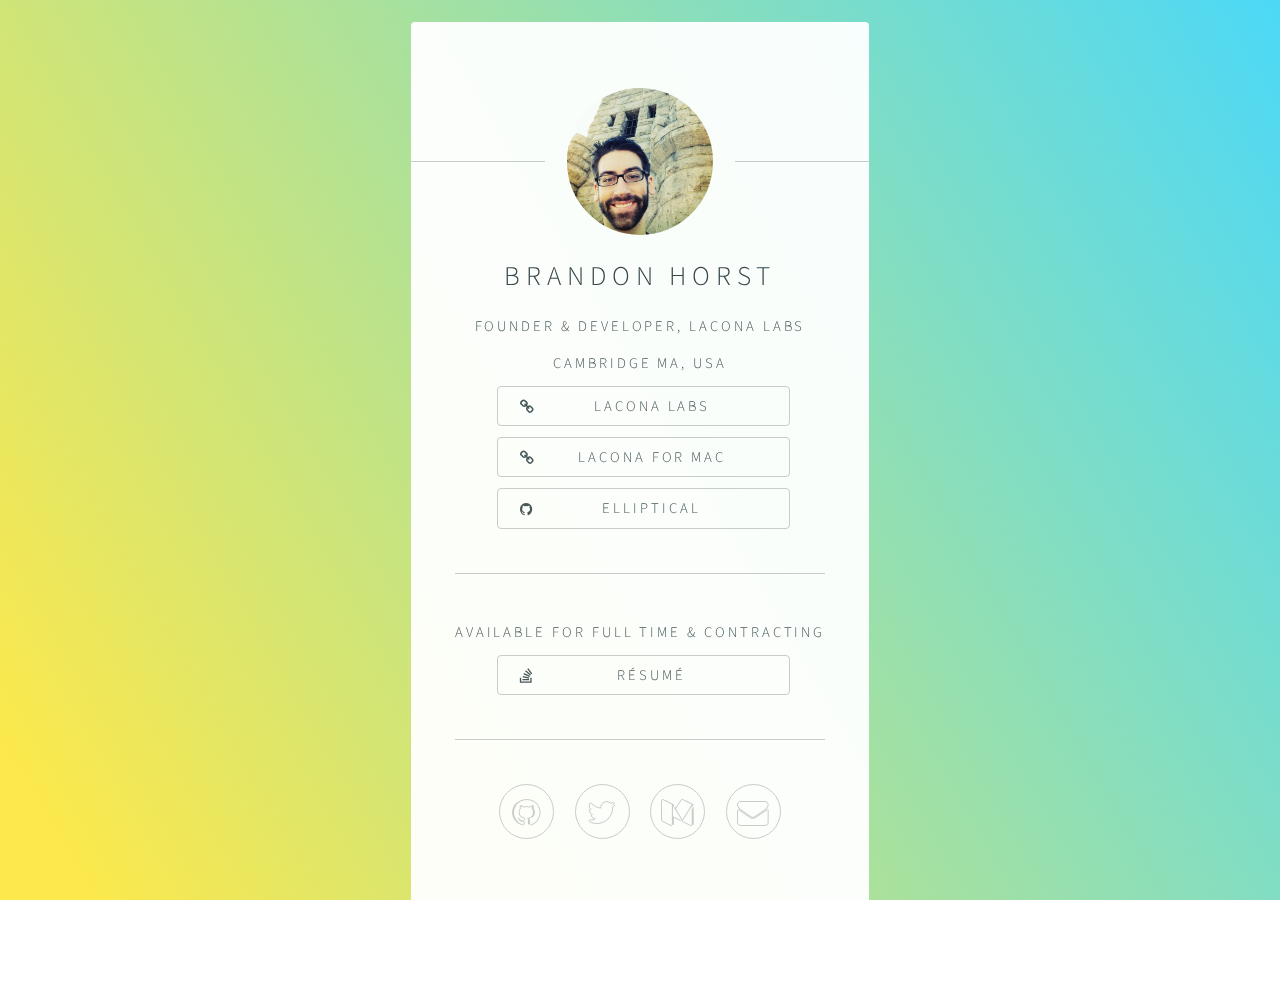
==== index.html @ a67287c8 "Initial commit" ====
<!DOCTYPE HTML>
<!--
	Identity by HTML5 UP
	html5up.net | @ajlkn
	Free for personal and commercial use under the CCA 3.0 license (html5up.net/license)
-->
<html>
	<head>
		<title>Brandon Horst - Founder &amp; Developer, Lacona Labs</title>
		<meta charset="utf-8" />
		<meta name="viewport" content="width=device-width, initial-scale=1" />
		<!--[if lte IE 8]><script src="assets/js/html5shiv.js"></script><![endif]-->
		<link rel="stylesheet" href="assets/css/main.css" />
		<!--[if lte IE 9]><link rel="stylesheet" href="assets/css/ie9.css" /><![endif]-->
		<!--[if lte IE 8]><link rel="stylesheet" href="assets/css/ie8.css" /><![endif]-->
		<noscript><link rel="stylesheet" href="assets/css/noscript.css" /></noscript>

    <meta property="og:title" content="Brandon Horst">
    <meta property="og:description" content="Brandon Horst - Founder &amp; Developer, Lacona Labs">
    <meta property="og:image" content="/images/avatar.jpg">
    <meta property="og:image:type" content="image/jpeg">
    <meta property="og:image:width" content="960">
    <meta property="og:image:height" content="960">

	</head>
	<body class="is-loading">

		<!-- Wrapper -->
			<div id="wrapper">

				<!-- Main -->
					<section id="main">
						<header>
							<span class="avatar"><img src="images/avatar.jpg" alt="" /></span>
							<h1>Brandon Horst</h1>
							<p>Founder &amp; Developer, Lacona Labs</p>
							<p>Cambridge MA, USA</p>
							<ul class="actions">
								<li><a target="_blank" href="https://www.laconalabs.com" class="button fa-link">Lacona Labs</a></li>
								<li><a target="_blank" href="https://www.lacona.io" class="button fa-link">Lacona for Mac</a></li>
								<li><a target="_blank" href="https://github.com/laconalabs/elliptical" class="button fa-github">Elliptical</a></li>
							</ul>
						</header>
						<hr />
						<!--<h2>Extra Stuff!</h2>
						<form method="post" action="#">
							<div class="field">
								<input type="text" name="name" id="name" placeholder="Name" />
							</div>
							<div class="field">
								<input type="email" name="email" id="email" placeholder="Email" />
							</div>
							<div class="field">
								<div class="select-wrapper">
									<select name="department" id="department">
										<option value="">Department</option>
										<option value="sales">Sales</option>
										<option value="tech">Tech Support</option>
										<option value="null">/dev/null</option>
									</select>
								</div>
							</div>
							<div class="field">
								<textarea name="message" id="message" placeholder="Message" rows="4"></textarea>
							</div>
							<div class="field">
								<input type="checkbox" id="human" name="human" /><label for="human">I'm a human</label>
							</div>
							<div class="field">
								<label>But are you a robot?</label>
								<input type="radio" id="robot_yes" name="robot" /><label for="robot_yes">Yes</label>
								<input type="radio" id="robot_no" name="robot" /><label for="robot_no">No</label>
							</div>-->
							<p>Available for Full Time &amp; Contracting</p>
							<ul class="actions">
								<li><a target="_blank" href="http://stackoverflow.com/story/brandonhorst" class="button fa-stack-overflow">Résumé</a></li>
							</ul>

						</form>
						<hr />
						<footer>
							<ul class="icons">
								<li><a class="icon fa-github" target="_blank" href="https://github.com/brandonhorst"></a></li>
								<li><a class="icon fa-twitter" target="_blank" href="https://twitter.com/brandonhorst"></a></li>
								<li><a class="icon fa-medium" target="_blank" href="https://medium.com/@brandonhorst"></a></li>
								<li><a class="icon fa-envelope" href="mailto:brandonhorst@gmail.com"></a></li>
							</ul>
						</footer>
					</section>

				<!-- Footer -->
					<footer id="footer">
						<ul class="copyright">
							<li>&copy; Brandon Horst</li><li>Design: <a href="http://html5up.net">HTML5 UP</a></li>
						</ul>
					</footer>

			</div>

		<!-- Scripts -->
			<!--[if lte IE 8]><script src="assets/js/respond.min.js"></script><![endif]-->
			<script>
				if ('addEventListener' in window) {
					window.addEventListener('load', function() { document.body.className = document.body.className.replace(/\bis-loading\b/, ''); });
					document.body.className += (navigator.userAgent.match(/(MSIE|rv:11\.0)/) ? ' is-ie' : '');
				}
			</script>

	</body>
</html>
---- assets/css/main.css ----
@charset "UTF-8";
@import url(font-awesome.min.css);
@import url("https://fonts.googleapis.com/css?family=Source+Sans+Pro:300");
/*
	Identity by HTML5 UP
	html5up.net | @ajlkn
	Free for personal and commercial use under the CCA 3.0 license (html5up.net/license)
*/
/* Reset */
html, body, div, span, applet, object, iframe, h1, h2, h3, h4, h5, h6, p, blockquote, pre, a, abbr, acronym, address, big, cite, code, del, dfn, em, img, ins, kbd, q, s, samp, small, strike, strong, sub, sup, tt, var, b, u, i, center, dl, dt, dd, ol, ul, li, fieldset, form, label, legend, table, caption, tbody, tfoot, thead, tr, th, td, article, aside, canvas, details, embed, figure, figcaption, footer, header, hgroup, menu, nav, output, ruby, section, summary, time, mark, audio, video {
  margin: 0;
  padding: 0;
  border: 0;
  font-size: 100%;
  font: inherit;
  vertical-align: baseline; }

article, aside, details, figcaption, figure, footer, header, hgroup, menu, nav, section {
  display: block; }

body {
  line-height: 1; }

ol, ul {
  list-style: none; }

blockquote, q {
  quotes: none; }

blockquote:before, blockquote:after, q:before, q:after {
  content: '';
  content: none; }

table {
  border-collapse: collapse;
  border-spacing: 0; }

body {
  -webkit-text-size-adjust: none; }

/* Box Model */
*, *:before, *:after {
  -moz-box-sizing: border-box;
  -webkit-box-sizing: border-box;
  box-sizing: border-box; }

/* Basic */
@media screen and (max-width: 480px) {
  html, body {
    min-width: 320px; } }
body.is-loading *, body.is-loading *:before, body.is-loading *:after {
  -moz-animation: none !important;
  -webkit-animation: none !important;
  -ms-animation: none !important;
  animation: none !important;
  -moz-transition: none !important;
  -webkit-transition: none !important;
  -ms-transition: none !important;
  transition: none !important; }

html {
  height: 100%; }

body {
  height: 100%;
  background-color: #ffffff;
  background-image: -moz-linear-gradient(60deg, rgba(251, 223, 0, 0.7) 5%, rgba(0, 200, 243, 0.7));
  background-image: -webkit-linear-gradient(60deg, rgba(251, 223, 0, 0.7) 5%, rgba(0, 200, 243, 0.7));
  background-image: -ms-linear-gradient(60deg, rgba(251, 223, 0, 0.7) 5%, rgba(0, 200, 243, 0.7));
  background-image: linear-gradient(60deg, rgba(251, 223, 0, 0.7) 5%, rgba(0, 200, 243, 0.7));
  background-repeat: no-repeat;
  background-size: cover;
  background-position: center center;
  background-attachment: fixed; }
  body:after {
    content: '';
    display: block;
    position: fixed;
    top: 0;
    left: 0;
    width: 100%;
    height: inherit;
    opacity: 0;
    z-index: 1;
    background-color: #ffffff;
    background-image: url("images/overlay.png"), -moz-linear-gradient(60deg, rgba(251, 223, 0, 0.5) 5%, rgba(0, 200, 243, 0.35));
    background-image: url("images/overlay.png"), -webkit-linear-gradient(60deg, rgba(251, 223, 0, 0.5) 5%, rgba(0, 200, 243, 0.35));
    background-image: url("images/overlay.png"), -ms-linear-gradient(60deg, rgba(251, 223, 0, 0.5) 5%, rgba(0, 200, 243, 0.35));
    background-image: url("images/overlay.png"), linear-gradient(60deg, rgba(251, 223, 0, 0.5) 5%, rgba(0, 200, 243, 0.35));
    background-repeat: repeat,			no-repeat;
    background-size: 100px 100px,	cover;
    background-position: top left,		center center;
    -moz-transition: opacity 1.75s ease-out;
    -webkit-transition: opacity 1.75s ease-out;
    -ms-transition: opacity 1.75s ease-out;
    transition: opacity 1.75s ease-out; }
  body.is-loading:after {
    opacity: 1; }

/* Type */
body, input, select, textarea {
  color: #414f57;
  font-family: "Source Sans Pro", Helvetica, sans-serif;
  font-size: 14pt;
  font-weight: 300;
  line-height: 2;
  letter-spacing: 0.2em;
  text-transform: uppercase; }
  @media screen and (max-width: 1680px) {
    body, input, select, textarea {
      font-size: 11pt; } }
  @media screen and (max-width: 480px) {
    body, input, select, textarea {
      font-size: 10pt;
      line-height: 1.75; } }

a {
  -moz-transition: color 0.2s ease, border-color 0.2s ease;
  -webkit-transition: color 0.2s ease, border-color 0.2s ease;
  -ms-transition: color 0.2s ease, border-color 0.2s ease;
  transition: color 0.2s ease, border-color 0.2s ease;
  color: inherit;
  text-decoration: none; }
  a:before {
    -moz-transition: color 0.2s ease, text-shadow 0.2s ease;
    -webkit-transition: color 0.2s ease, text-shadow 0.2s ease;
    -ms-transition: color 0.2s ease, text-shadow 0.2s ease;
    transition: color 0.2s ease, text-shadow 0.2s ease; }
  a:hover {
    color: #00C8F3; }

strong, b {
  color: #313f47; }

em, i {
  font-style: italic; }

p {
  margin: 0 0 0.525em 0; }

h1, h2, h3, h4, h5, h6 {
  color: #313f47;
  line-height: 1.5;
  margin: 0 0 0.75em 0; }
  h1 a, h2 a, h3 a, h4 a, h5 a, h6 a {
    color: inherit;
    text-decoration: none; }

h1 {
  font-size: 1.85em;
  letter-spacing: 0.22em;
  margin: 0 0 0.525em 0; }

h2 {
  font-size: 1.25em; }

h3 {
  font-size: 1em; }

h4 {
  font-size: 1em; }

h5 {
  font-size: 1em; }

h6 {
  font-size: 1em; }

@media screen and (max-width: 480px) {
  h1 {
    font-size: 1.65em; } }
sub {
  font-size: 0.8em;
  position: relative;
  top: 0.5em; }

sup {
  font-size: 0.8em;
  position: relative;
  top: -0.5em; }

hr {
  border: 0;
  border-bottom: solid 1px #c8cccf;
  margin: 3em 0; }

/* Form */
form {
  margin: 0 0 1.5em 0; }
  form > .field {
    margin: 0 0 1.5em 0; }
    form > .field > :last-child {
      margin-bottom: 0; }

label {
  color: #313f47;
  display: block;
  font-size: 0.9em;
  margin: 0 0 0.75em 0; }

input[type="text"],
input[type="password"],
input[type="email"],
input[type="tel"],
select,
textarea {
  -moz-appearance: none;
  -webkit-appearance: none;
  -ms-appearance: none;
  appearance: none;
  border-radius: 4px;
  border: solid 1px #c8cccf;
  color: inherit;
  display: block;
  outline: 0;
  padding: 0 1em;
  text-decoration: none;
  width: 100%; }
  input[type="text"]:invalid,
  input[type="password"]:invalid,
  input[type="email"]:invalid,
  input[type="tel"]:invalid,
  select:invalid,
  textarea:invalid {
    box-shadow: none; }
  input[type="text"]:focus,
  input[type="password"]:focus,
  input[type="email"]:focus,
  input[type="tel"]:focus,
  select:focus,
  textarea:focus {
    border-color: #00C8F3; }

.select-wrapper {
  text-decoration: none;
  display: block;
  position: relative; }
  .select-wrapper:before {
    content: "";
    -moz-osx-font-smoothing: grayscale;
    -webkit-font-smoothing: antialiased;
    font-family: FontAwesome;
    font-style: normal;
    font-weight: normal;
    text-transform: none !important; }
  .select-wrapper:before {
    color: #c8cccf;
    display: block;
    height: 2.75em;
    line-height: 2.75em;
    pointer-events: none;
    position: absolute;
    right: 0;
    text-align: center;
    top: 0;
    width: 2.75em; }
  .select-wrapper select::-ms-expand {
    display: none; }

input[type="text"],
input[type="password"],
input[type="email"],
select {
  height: 2.75em; }

textarea {
  padding: 0.75em 1em; }

input[type="checkbox"],
input[type="radio"] {
  -moz-appearance: none;
  -webkit-appearance: none;
  -ms-appearance: none;
  appearance: none;
  display: block;
  float: left;
  margin-right: -2em;
  opacity: 0;
  width: 1em;
  z-index: -1; }
  input[type="checkbox"] + label,
  input[type="radio"] + label {
    text-decoration: none;
    color: #414f57;
    cursor: pointer;
    display: inline-block;
    font-size: 1em;
    font-weight: 300;
    padding-left: 2.4em;
    padding-right: 0.75em;
    position: relative; }
    input[type="checkbox"] + label:before,
    input[type="radio"] + label:before {
      -moz-osx-font-smoothing: grayscale;
      -webkit-font-smoothing: antialiased;
      font-family: FontAwesome;
      font-style: normal;
      font-weight: normal;
      text-transform: none !important; }
    input[type="checkbox"] + label:before,
    input[type="radio"] + label:before {
      border-radius: 4px;
      border: solid 1px #c8cccf;
      content: '';
      display: inline-block;
      height: 1.65em;
      left: 0;
      line-height: 1.58125em;
      position: absolute;
      text-align: center;
      top: 0.15em;
      width: 1.65em; }
  input[type="checkbox"]:checked + label:before,
  input[type="radio"]:checked + label:before {
    color: #00C8F3;
    content: '\f00c'; }
  input[type="checkbox"]:focus + label:before,
  input[type="radio"]:focus + label:before {
    border-color: #00C8F3; }

input[type="checkbox"] + label:before {
  border-radius: 4px; }

input[type="radio"] + label:before {
  border-radius: 100%; }

::-webkit-input-placeholder {
  color: #616f77 !important;
  opacity: 1.0; }

:-moz-placeholder {
  color: #616f77 !important;
  opacity: 1.0; }

::-moz-placeholder {
  color: #616f77 !important;
  opacity: 1.0; }

:-ms-input-placeholder {
  color: #616f77 !important;
  opacity: 1.0; }

.formerize-placeholder {
  color: #616f77 !important;
  opacity: 1.0; }

/* Icon */
.icon {
  text-decoration: none;
  position: relative;
  border-bottom: none; }
  .icon:before {
    -moz-osx-font-smoothing: grayscale;
    -webkit-font-smoothing: antialiased;
    font-family: FontAwesome;
    font-style: normal;
    font-weight: normal;
    text-transform: none !important; }
  .icon > .label {
    display: none; }

.button {
  text-decoration: none; }
  .button:before {
    -moz-osx-font-smoothing: grayscale;
    -webkit-font-smoothing: antialiased;
    font-family: FontAwesome;
    font-style: normal;
    font-weight: normal;
    text-transform: none !important; }
  .button:before {
    float: left; }

/* List */
ol {
  list-style: decimal;
  margin: 0 0 1.5em 0;
  padding-left: 1.25em; }
  ol li {
    padding-left: 0.25em; }

ul {
  list-style: disc;
  margin: 0 0 1.5em 0;
  padding-left: 1em; }
  ul li {
    padding-left: 0.5em; }
  ul.alt {
    list-style: none;
    padding-left: 0; }
    ul.alt li {
      border-top: solid 1px #c8cccf;
      padding: 0.5em 0; }
      ul.alt li:first-child {
        border-top: 0;
        padding-top: 0; }
  ul.icons {
    cursor: default;
    list-style: none;
    padding-left: 0;
    margin-top: -0.675em; }
    ul.icons li {
      display: inline-block;
      padding: 0.675em 0.5em; }
      ul.icons li a {
        text-decoration: none;
        position: relative;
        display: block;
        width: 3.75em;
        height: 3.75em;
        border-radius: 100%;
        border: solid 1px #c8cccf;
        line-height: 3.75em;
        text-align: center;
        text-indent: 3.75em;
        white-space: nowrap; }
        ul.icons li a:before {
          -moz-osx-font-smoothing: grayscale;
          -webkit-font-smoothing: antialiased;
          font-family: FontAwesome;
          font-style: normal;
          font-weight: normal;
          text-transform: none !important; }
        ul.icons li a:before {
          color: #ffffff;
          text-shadow: 1.25px 0px 0px #c8cccf, -1.25px 0px 0px #c8cccf, 0px 1.25px 0px #c8cccf, 0px -1.25px 0px #c8cccf; }
        ul.icons li a:hover:before {
          text-shadow: 1.25px 0px 0px #00C8F3, -1.25px 0px 0px #00C8F3, 0px 1.25px 0px #00C8F3, 0px -1.25px 0px #00C8F3; }
        ul.icons li a:before {
          position: absolute;
          top: 0;
          left: 0;
          width: inherit;
          height: inherit;
          font-size: 1.85rem;
          line-height: inherit;
          text-align: center;
          text-indent: 0; }
        ul.icons li a:hover {
          border-color: #00C8F3; }
    @media screen and (max-width: 480px) {
      ul.icons li a:before {
        font-size: 1.5rem; } }
  ul.actions {
    cursor: default;
    list-style: none;
    padding-left: 0; }
    ul.actions li {
      display: block;
      padding-bottom: 0.75em;
      vertical-align: middle; }
      ul.actions li a {
        width: 20em; }
      ul.actions li:last-child {
        padding-bottom: 0; }

dl {
  margin: 0 0 1.5em 0; }
  dl dt {
    display: block;
    margin: 0 0 0.75em 0; }
  dl dd {
    margin-left: 1.5em; }

/* Button */
input[type="submit"],
input[type="reset"],
input[type="button"],
button,
.button {
  -moz-appearance: none;
  -webkit-appearance: none;
  -ms-appearance: none;
  appearance: none;
  -moz-transition: background-color 0.2s ease-in-out, border-color 0.2s ease-in-out, color 0.2s ease-in-out;
  -webkit-transition: background-color 0.2s ease-in-out, border-color 0.2s ease-in-out, color 0.2s ease-in-out;
  -ms-transition: background-color 0.2s ease-in-out, border-color 0.2s ease-in-out, color 0.2s ease-in-out;
  transition: background-color 0.2s ease-in-out, border-color 0.2s ease-in-out, color 0.2s ease-in-out;
  display: inline-block;
  height: 2.75em;
  line-height: 2.75em;
  padding: 0 1.5em;
  background-color: transparent;
  border-radius: 4px;
  border: solid 1px #c8cccf;
  color: #414f57 !important;
  cursor: pointer;
  text-align: center;
  text-decoration: none;
  white-space: nowrap; }
  input[type="submit"]:hover,
  input[type="reset"]:hover,
  input[type="button"]:hover,
  button:hover,
  .button:hover {
    border-color: #00C8F3;
    color: #00C8F3 !important; }
  input[type="submit"].icon,
  input[type="reset"].icon,
  input[type="button"].icon,
  button.icon,
  .button.icon {
    padding-left: 1.35em; }
    input[type="submit"].icon:before,
    input[type="reset"].icon:before,
    input[type="button"].icon:before,
    button.icon:before,
    .button.icon:before {
      margin-right: 0.5em; }
  input[type="submit"].fit,
  input[type="reset"].fit,
  input[type="button"].fit,
  button.fit,
  .button.fit {
    display: block;
    width: 100%;
    margin: 0 0 0.75em 0; }
  input[type="submit"].small,
  input[type="reset"].small,
  input[type="button"].small,
  button.small,
  .button.small {
    font-size: 0.8em; }
  input[type="submit"].big,
  input[type="reset"].big,
  input[type="button"].big,
  button.big,
  .button.big {
    font-size: 1.35em; }
  input[type="submit"].disabled, input[type="submit"]:disabled,
  input[type="reset"].disabled,
  input[type="reset"]:disabled,
  input[type="button"].disabled,
  input[type="button"]:disabled,
  button.disabled,
  button:disabled,
  .button.disabled,
  .button:disabled {
    -moz-pointer-events: none;
    -webkit-pointer-events: none;
    -ms-pointer-events: none;
    pointer-events: none;
    opacity: 0.5; }

/* Main */
#main {
  position: relative;
  max-width: 100%;
  min-width: 27em;
  padding: 4.5em 3em 3em 3em ;
  background: #ffffff;
  border-radius: 4px;
  cursor: default;
  opacity: 0.95;
  text-align: center;
  -moz-transform-origin: 50% 50%;
  -webkit-transform-origin: 50% 50%;
  -ms-transform-origin: 50% 50%;
  transform-origin: 50% 50%;
  -moz-transform: rotateX(0deg);
  -webkit-transform: rotateX(0deg);
  -ms-transform: rotateX(0deg);
  transform: rotateX(0deg);
  -moz-transition: opacity 1s ease, -moz-transform 1s ease;
  -webkit-transition: opacity 1s ease, -webkit-transform 1s ease;
  -ms-transition: opacity 1s ease, -ms-transform 1s ease;
  transition: opacity 1s ease, transform 1s ease; }
  #main .avatar {
    position: relative;
    display: block;
    margin-bottom: 1.5em; }
    #main .avatar img {
      display: block;
      margin: 0 auto;
      border-radius: 100%;
      width: 10em;
      height: 10em;
      box-shadow: 0 0 0 1.5em #ffffff; }
    #main .avatar:before {
      content: '';
      display: block;
      position: absolute;
      top: 50%;
      left: -3em;
      width: calc(100% + 6em);
      height: 1px;
      z-index: -1;
      background: #c8cccf; }
  @media screen and (max-width: 480px) {
    #main {
      min-width: 0;
      width: 100%;
      padding: 4em 2em 2.5em 2em ; }
      #main .avatar:before {
        left: -2em;
        width: calc(100% + 4em); } }
  body.is-loading #main {
    opacity: 0;
    -moz-transform: rotateX(15deg);
    -webkit-transform: rotateX(15deg);
    -ms-transform: rotateX(15deg);
    transform: rotateX(15deg); }

/* Footer */
#footer {
  -moz-align-self: -moz-flex-end;
  -webkit-align-self: -webkit-flex-end;
  -ms-align-self: -ms-flex-end;
  align-self: flex-end;
  width: 100%;
  padding: 1.5em 0 0 0;
  color: white;
  cursor: default;
  text-align: center; }
  #footer .copyright {
    margin: 0;
    padding: 0;
    font-size: 0.9em;
    list-style: none; }
    #footer .copyright li {
      display: inline-block;
      margin: 0 0 0 0.45em;
      padding: 0 0 0 0.85em;
      border-left: solid 1px rgba(255, 255, 255, 0.5);
      line-height: 1; }
      #footer .copyright li:first-child {
        border-left: 0; }

/* Wrapper */
#wrapper {
  display: -moz-flex;
  display: -webkit-flex;
  display: -ms-flex;
  display: flex;
  -moz-align-items: center;
  -webkit-align-items: center;
  -ms-align-items: center;
  align-items: center;
  -moz-justify-content: space-between;
  -webkit-justify-content: space-between;
  -ms-justify-content: space-between;
  justify-content: space-between;
  -moz-flex-direction: column;
  -webkit-flex-direction: column;
  -ms-flex-direction: column;
  flex-direction: column;
  -moz-perspective: 1000px;
  -webkit-perspective: 1000px;
  -ms-perspective: 1000px;
  perspective: 1000px;
  position: relative;
  min-height: 100%;
  padding: 1.5em;
  z-index: 2; }
  #wrapper > * {
    z-index: 1; }
  #wrapper:before {
    content: '';
    display: block; }
  @media screen and (max-width: 360px) {
    #wrapper {
      padding: 0.75em; } }
  body.is-ie #wrapper {
    height: 100%; }
---- assets/css/ie9.css ----
/*
	Identity by HTML5 UP
	html5up.net | @ajlkn
	Free for personal and commercial use under the CCA 3.0 license (html5up.net/license)
*/
/* Basic */
body {
  background-image: url("../../images/bg.jpg");
  background-repeat: no-repeat;
  background-size: cover;
  background-position: bottom center;
  background-attachment: fixed; }
  body:after {
    display: none; }

/* List */
ul.icons li a:before {
  color: #c8cccf; }
ul.icons li a:hover:before {
  color: #00C8F3; }

/* Wrapper */
#wrapper {
  text-align: center; }

/* Main */
#main {
  display: inline-block; }
---- assets/css/ie8.css ----
/*
	Identity by HTML5 UP
	html5up.net | @ajlkn
	Free for personal and commercial use under the CCA 3.0 license (html5up.net/license)
*/
/* List */
ul.icons li a {
  -ms-behavior: url("assets/js/PIE.htc"); }
  ul.icons li a:before {
    text-align: center;
    font-size: 26px; }

/* Main */
#main {
  -ms-behavior: url("assets/js/PIE.htc"); }
  #main .avatar img {
    -ms-behavior: url("assets/js/PIE.htc"); }

/* Footer */
#footer {
  color: #fff; }
  #footer .copyright li {
    border-left: solid 1px #fff; }
---- assets/css/noscript.css ----
/*
	Identity by HTML5 UP
	html5up.net | @ajlkn
	Free for personal and commercial use under the CCA 3.0 license (html5up.net/license)
*/
/* Basic */
body:after {
  display: none; }

/* Main */
#main {
  -moz-transform: none !important;
  -webkit-transform: none !important;
  -ms-transform: none !important;
  transform: none !important;
  opacity: 1 !important; }
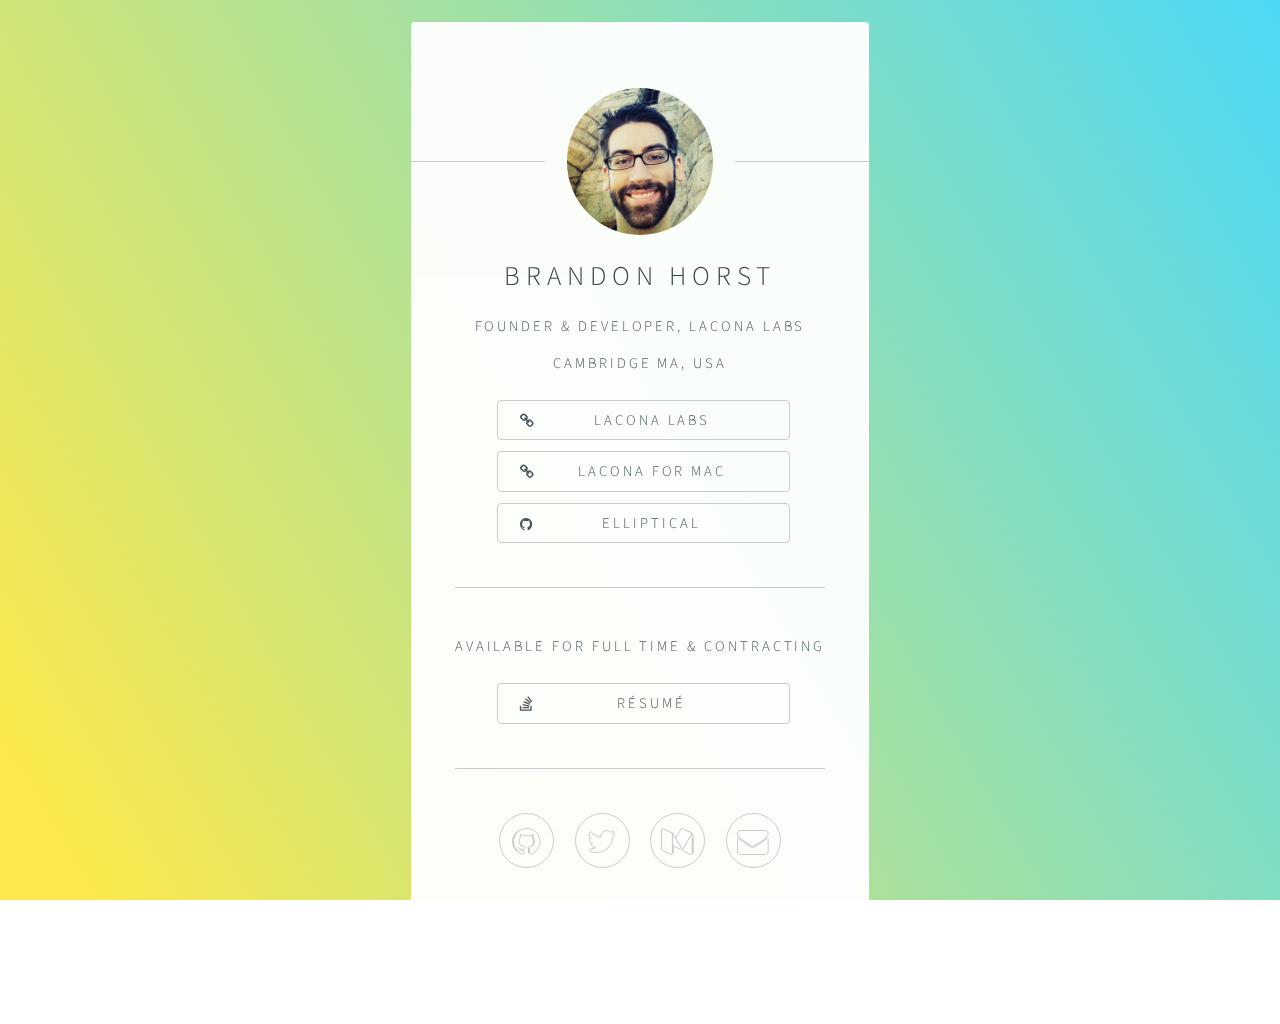
==== commit 12dcb306: "Fix profile pic, add favicons" ====
--- a/index.html
+++ b/index.html
@@ -15,12 +15,16 @@
 		<!--[if lte IE 8]><link rel="stylesheet" href="assets/css/ie8.css" /><![endif]-->
 		<noscript><link rel="stylesheet" href="assets/css/noscript.css" /></noscript>
 
+		<link rel="icon" type="image/png" sizes="96x96" href="/images/favicon-96x96.png">
+		<link rel="icon" type="image/png" sizes="32x32" href="/images/favicon-32x32.png">
+		<link rel="icon" type="image/png" sizes="16x16" href="/images/favicon-16x16.png">
+
     <meta property="og:title" content="Brandon Horst">
     <meta property="og:description" content="Brandon Horst - Founder &amp; Developer, Lacona Labs">
     <meta property="og:image" content="/images/avatar.jpg">
     <meta property="og:image:type" content="image/jpeg">
-    <meta property="og:image:width" content="960">
-    <meta property="og:image:height" content="960">
+    <meta property="og:image:width" content="720">
+    <meta property="og:image:height" content="720">
 
 	</head>
 	<body class="is-loading">
--- a/assets/css/main.css
+++ b/assets/css/main.css
@@ -444,7 +444,8 @@
   ul.actions {
     cursor: default;
     list-style: none;
-    padding-left: 0; }
+    padding-left: 0;
+    margin-top: 1.5em; }
     ul.actions li {
       display: block;
       padding-bottom: 0.75em;
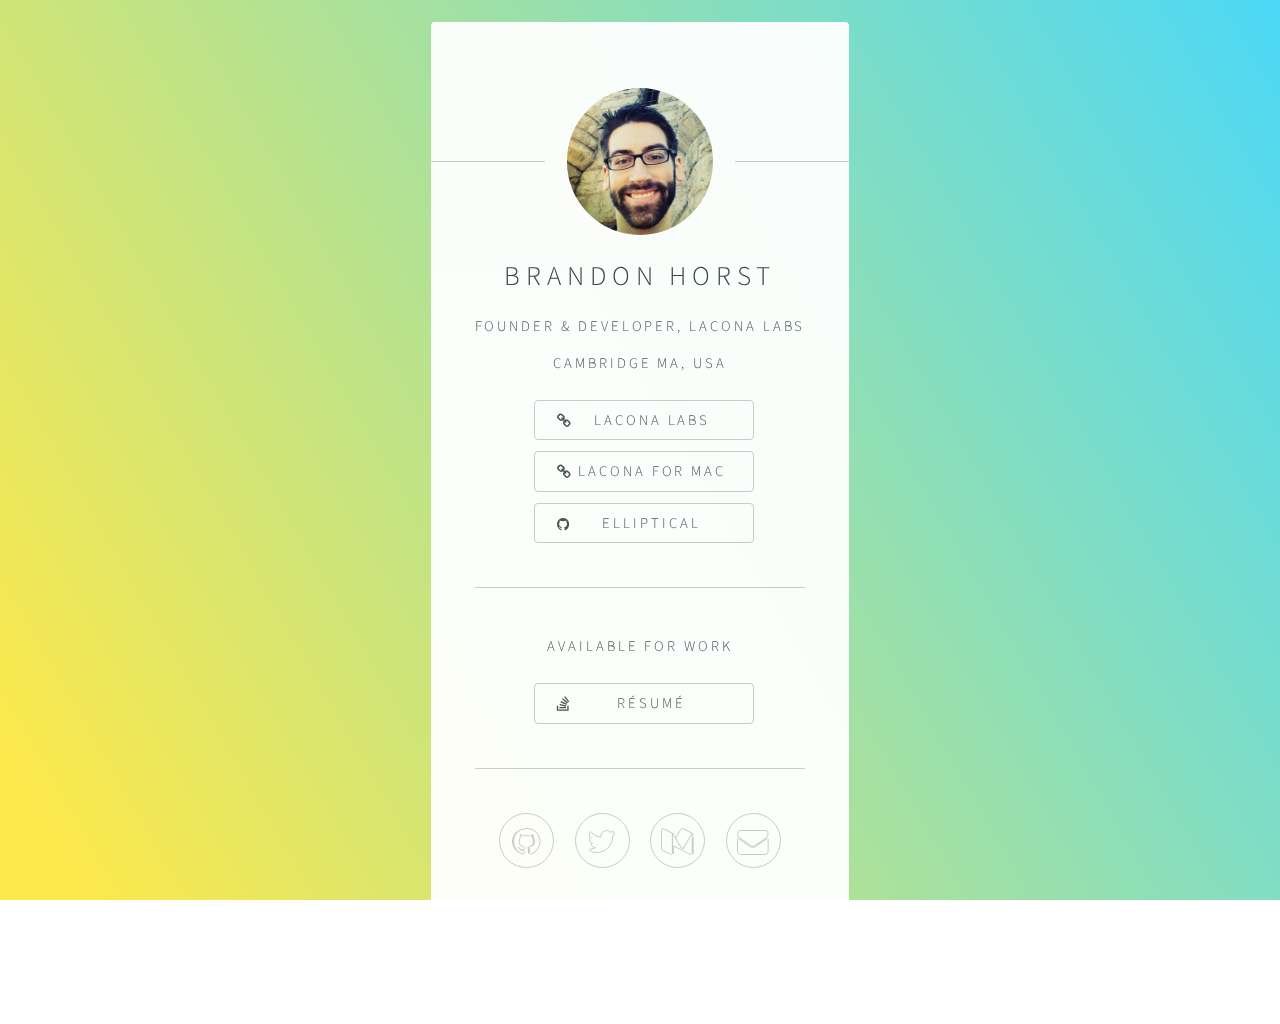
==== commit c7a4e16a: "Fix on small screens" ====
--- a/index.html
+++ b/index.html
@@ -75,7 +75,7 @@
 								<input type="radio" id="robot_yes" name="robot" /><label for="robot_yes">Yes</label>
 								<input type="radio" id="robot_no" name="robot" /><label for="robot_no">No</label>
 							</div>-->
-							<p>Available for Full Time &amp; Contracting</p>
+							<p>Available for Work</p>
 							<ul class="actions">
 								<li><a target="_blank" href="http://stackoverflow.com/story/brandonhorst" class="button fa-stack-overflow">Résumé</a></li>
 							</ul>
--- a/assets/css/main.css
+++ b/assets/css/main.css
@@ -454,6 +454,9 @@
         width: 20em; }
       ul.actions li:last-child {
         padding-bottom: 0; }
+    @media screen {
+      ul.actions li a {
+        width: 15em; } }
 
 dl {
   margin: 0 0 1.5em 0; }
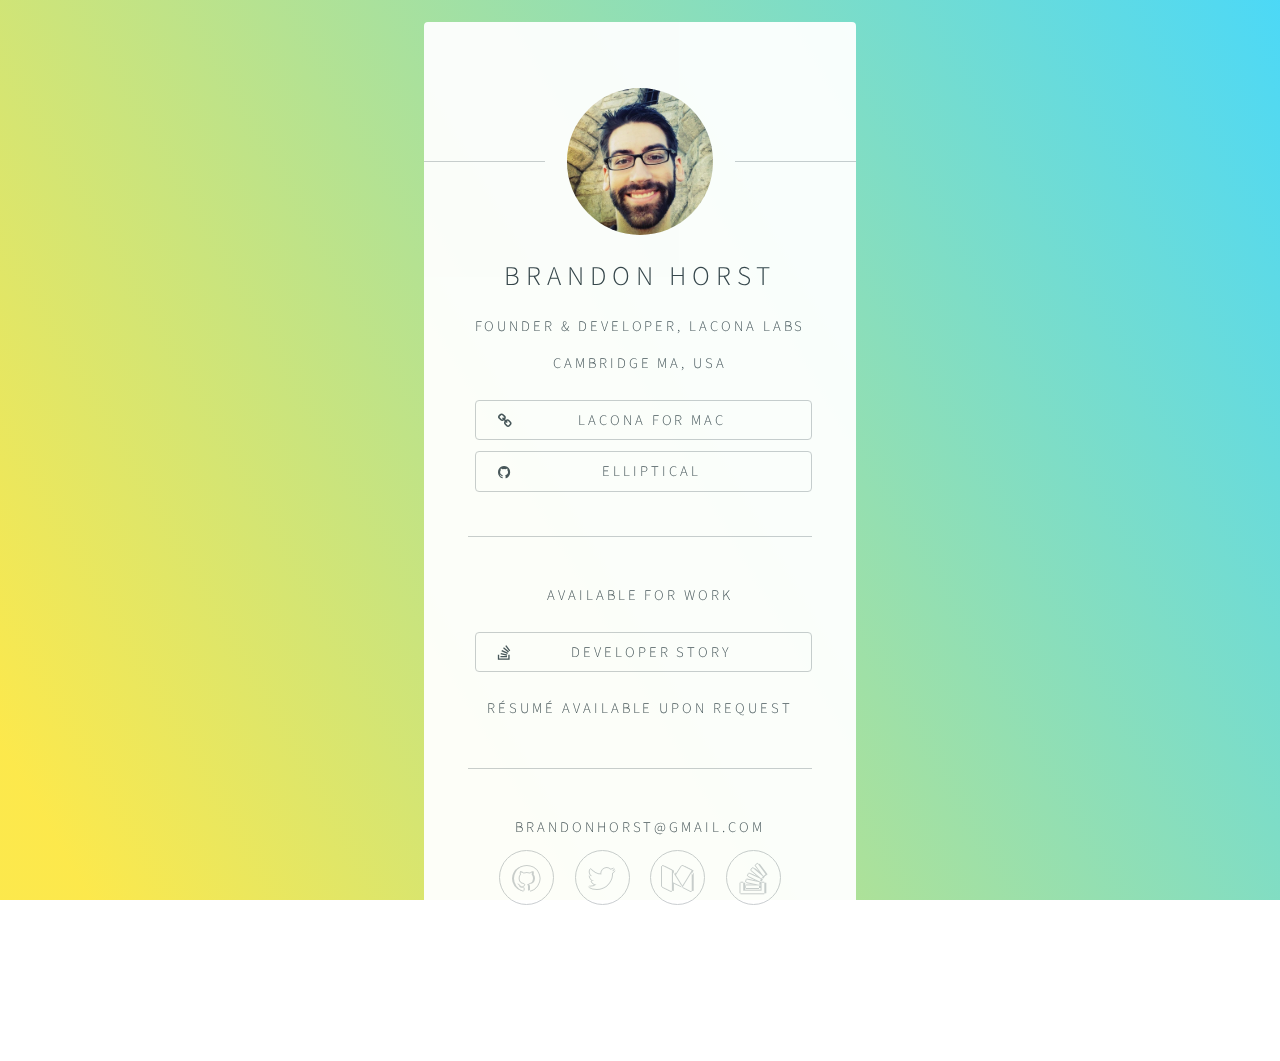
==== commit f655c9de: "Clean up" ====
--- a/index.html
+++ b/index.html
@@ -40,7 +40,6 @@
 							<p>Founder &amp; Developer, Lacona Labs</p>
 							<p>Cambridge MA, USA</p>
 							<ul class="actions">
-								<li><a target="_blank" href="https://www.laconalabs.com" class="button fa-link">Lacona Labs</a></li>
 								<li><a target="_blank" href="https://www.lacona.io" class="button fa-link">Lacona for Mac</a></li>
 								<li><a target="_blank" href="https://github.com/laconalabs/elliptical" class="button fa-github">Elliptical</a></li>
 							</ul>
@@ -77,17 +76,19 @@
 							</div>-->
 							<p>Available for Work</p>
 							<ul class="actions">
-								<li><a target="_blank" href="http://stackoverflow.com/story/brandonhorst" class="button fa-stack-overflow">Résumé</a></li>
+								<li><a target="_blank" href="http://stackoverflow.com/story/brandonhorst" class="button fa-stack-overflow">Developer Story</a></li>
 							</ul>
+							<p>Résumé available upon request</p>
 
 						</form>
 						<hr />
 						<footer>
+							<p><a href='mailto:brandonhorst@gmail.com'>brandonhorst@gmail.com</a></p>
 							<ul class="icons">
 								<li><a class="icon fa-github" target="_blank" href="https://github.com/brandonhorst"></a></li>
 								<li><a class="icon fa-twitter" target="_blank" href="https://twitter.com/brandonhorst"></a></li>
 								<li><a class="icon fa-medium" target="_blank" href="https://medium.com/@brandonhorst"></a></li>
-								<li><a class="icon fa-envelope" href="mailto:brandonhorst@gmail.com"></a></li>
+								<li><a class="icon fa-stack-overflow" target="_blank" href="https://stackoverflow.com/users/1523476/brandon-horst"></a></li>
 							</ul>
 						</footer>
 					</section>
--- a/assets/css/main.css
+++ b/assets/css/main.css
@@ -451,12 +451,12 @@
       padding-bottom: 0.75em;
       vertical-align: middle; }
       ul.actions li a {
-        width: 20em; }
+        width: 23em; }
       ul.actions li:last-child {
         padding-bottom: 0; }
-    @media screen {
+    @media screen and (max-width: 480px) {
       ul.actions li a {
-        width: 15em; } }
+        width: 17em; } }
 
 dl {
   margin: 0 0 1.5em 0; }
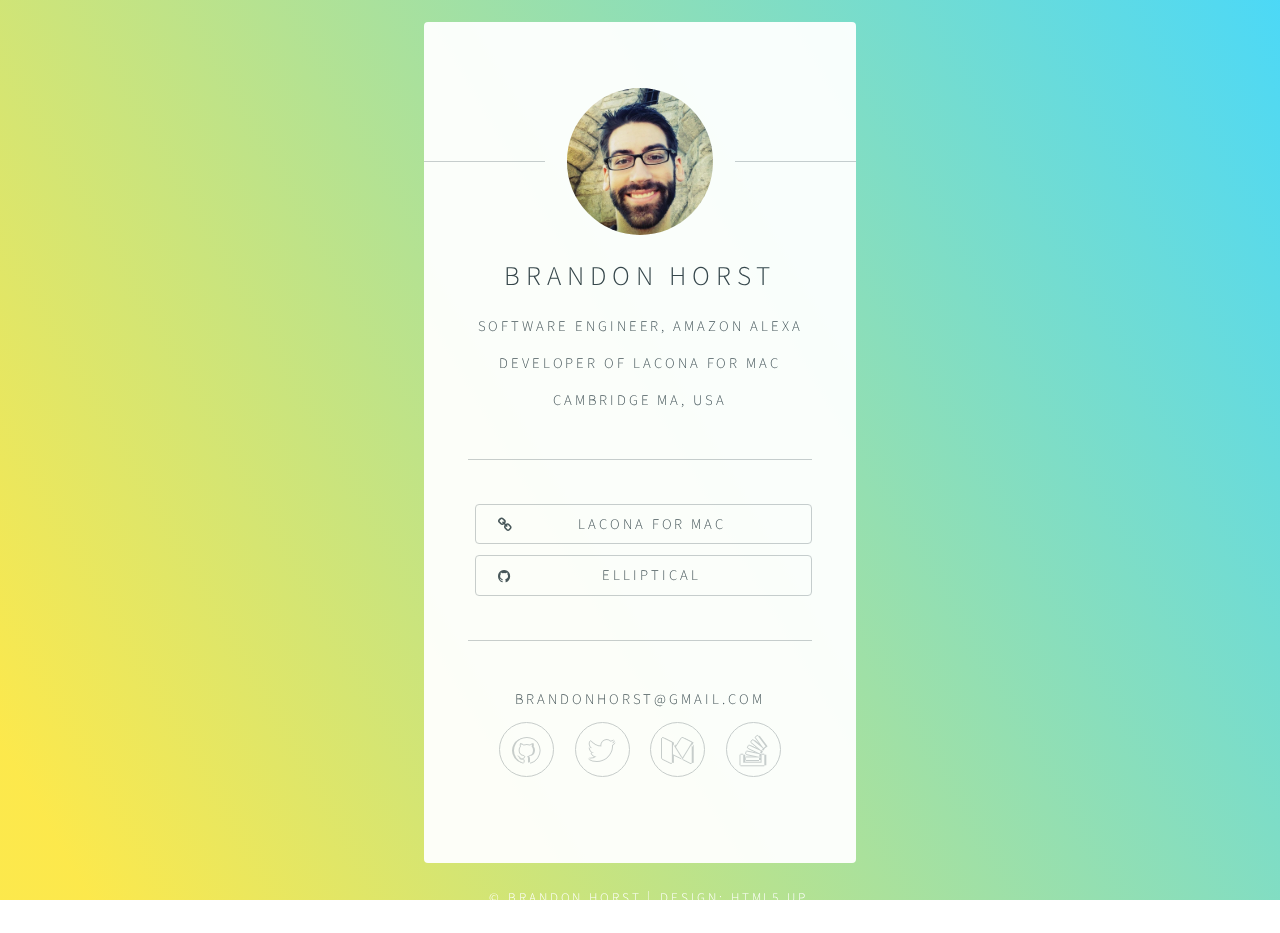
==== commit 0949149c: "Got a job" ====
--- a/index.html
+++ b/index.html
@@ -37,15 +37,18 @@
 						<header>
 							<span class="avatar"><img src="images/avatar.jpg" alt="" /></span>
 							<h1>Brandon Horst</h1>
-							<p>Founder &amp; Developer, Lacona Labs</p>
+							<p>Software Engineer, Amazon Alexa</p>
+							<p>Developer of <a href='https://lacona.io'>Lacona for Mac</a></p>
 							<p>Cambridge MA, USA</p>
+							<hr />
 							<ul class="actions">
 								<li><a target="_blank" href="https://www.lacona.io" class="button fa-link">Lacona for Mac</a></li>
 								<li><a target="_blank" href="https://github.com/laconalabs/elliptical" class="button fa-github">Elliptical</a></li>
 							</ul>
 						</header>
+						<!--
 						<hr />
-						<!--<h2>Extra Stuff!</h2>
+						<h2>Extra Stuff!</h2>
 						<form method="post" action="#">
 							<div class="field">
 								<input type="text" name="name" id="name" placeholder="Name" />
@@ -74,12 +77,12 @@
 								<input type="radio" id="robot_yes" name="robot" /><label for="robot_yes">Yes</label>
 								<input type="radio" id="robot_no" name="robot" /><label for="robot_no">No</label>
 							</div>-->
-							<p>Available for Work</p>
+							<!--<p>Available for Work</p>
 							<ul class="actions">
 								<li><a target="_blank" href="http://stackoverflow.com/story/brandonhorst" class="button fa-stack-overflow">Developer Story</a></li>
 							</ul>
 							<p>Résumé available upon request</p>
-
+-->
 						</form>
 						<hr />
 						<footer>
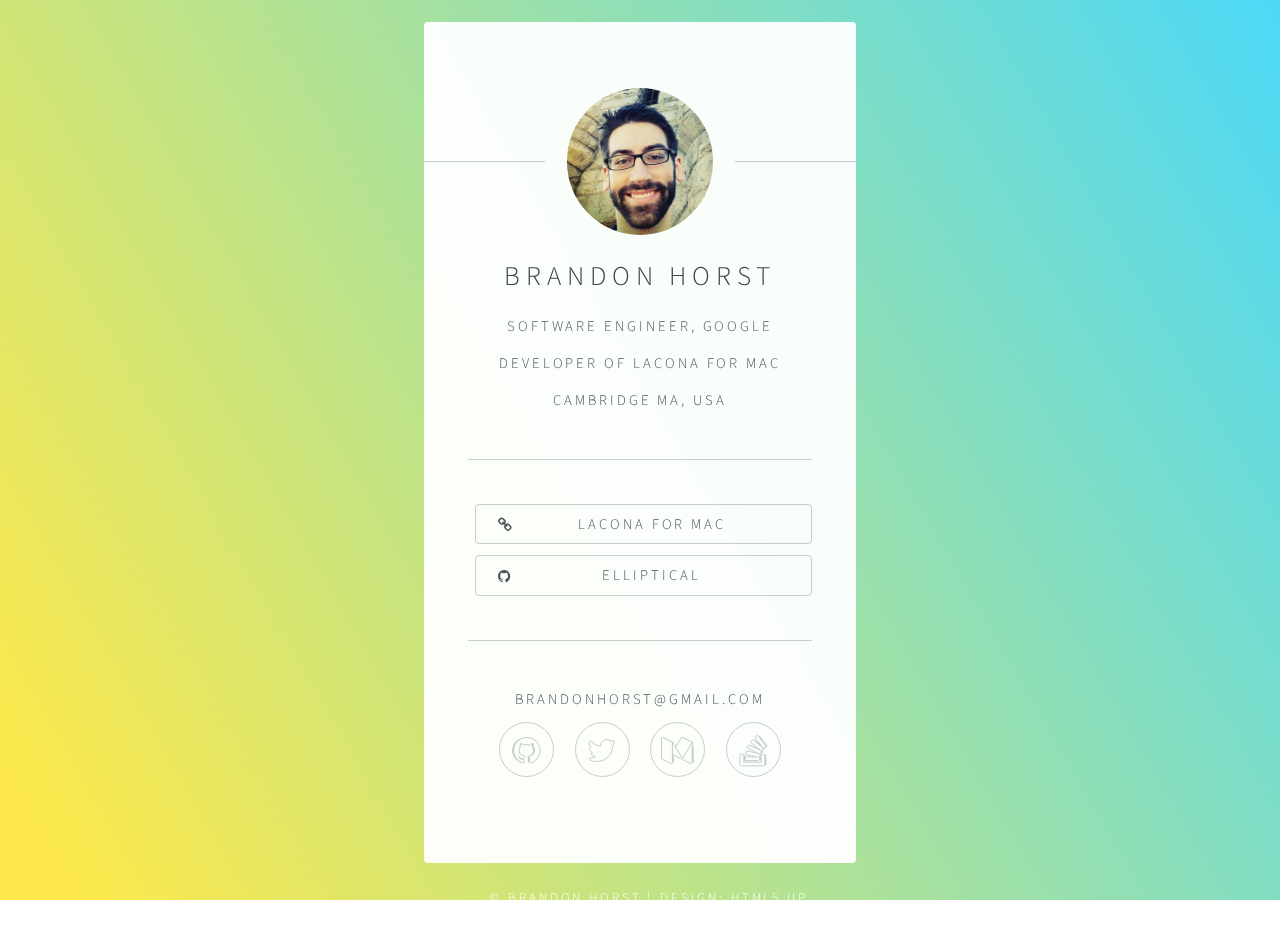
==== commit 163646e3: "Update job" ====
--- a/index.html
+++ b/index.html
@@ -6,7 +6,7 @@
 -->
 <html>
 	<head>
-		<title>Brandon Horst - Founder &amp; Developer, Lacona Labs</title>
+		<title>Brandon Horst, Software Engineer</title>
 		<meta charset="utf-8" />
 		<meta name="viewport" content="width=device-width, initial-scale=1" />
 		<!--[if lte IE 8]><script src="assets/js/html5shiv.js"></script><![endif]-->
@@ -20,7 +20,7 @@
 		<link rel="icon" type="image/png" sizes="16x16" href="/images/favicon-16x16.png">
 
     <meta property="og:title" content="Brandon Horst">
-    <meta property="og:description" content="Brandon Horst - Founder &amp; Developer, Lacona Labs">
+    <meta property="og:description" content="Software Engineer">
     <meta property="og:image" content="/images/avatar.jpg">
     <meta property="og:image:type" content="image/jpeg">
     <meta property="og:image:width" content="720">
@@ -37,7 +37,7 @@
 						<header>
 							<span class="avatar"><img src="images/avatar.jpg" alt="" /></span>
 							<h1>Brandon Horst</h1>
-							<p>Software Engineer, Amazon Alexa</p>
+							<p>Software Engineer, Google</p>
 							<p>Developer of <a href='https://lacona.io'>Lacona for Mac</a></p>
 							<p>Cambridge MA, USA</p>
 							<hr />
@@ -115,4 +115,4 @@
 			</script>
 
 	</body>
-</html>+</html>
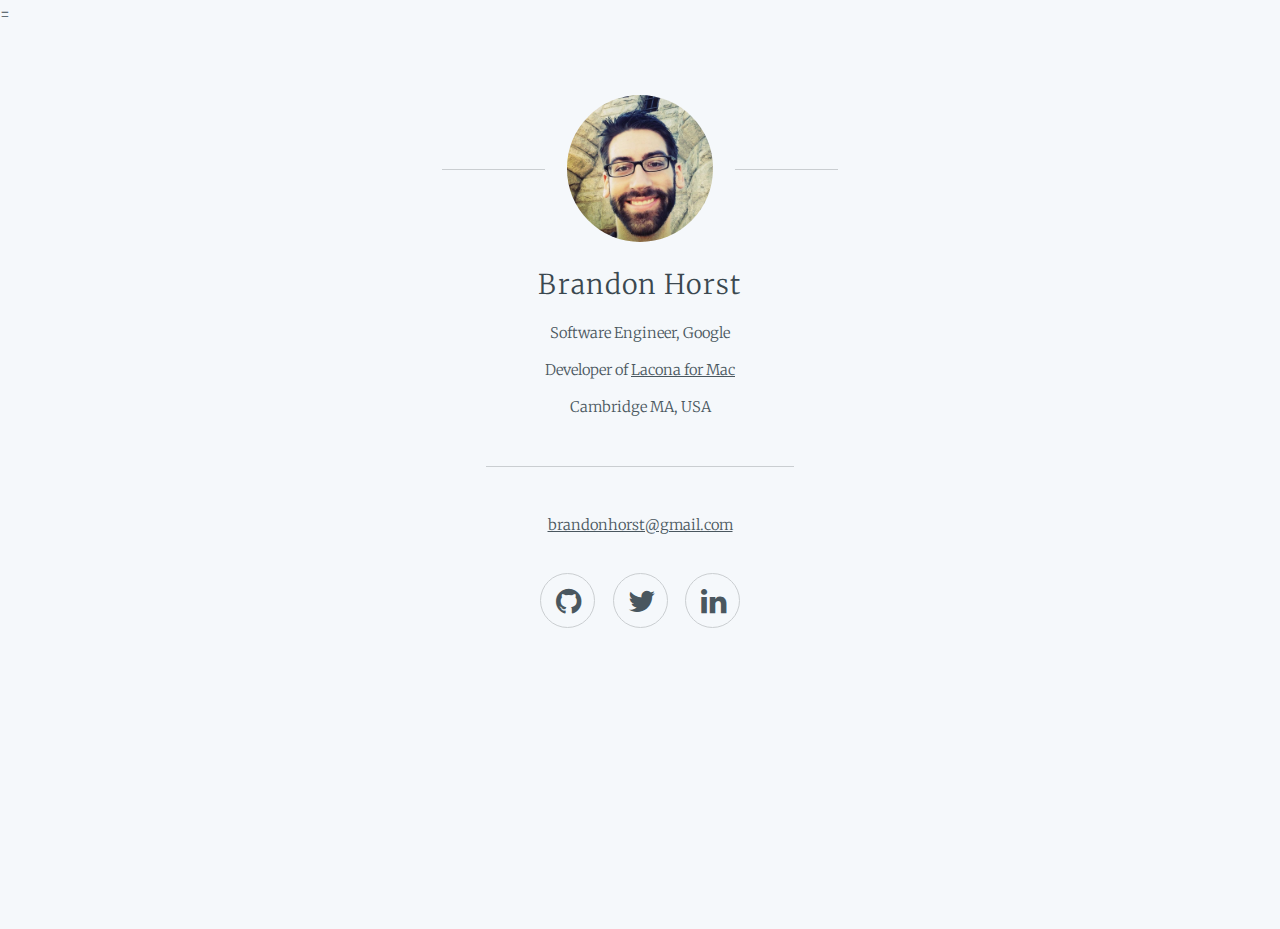
==== commit 8f3c7fd2: "redesign" ====
--- a/index.html
+++ b/index.html
@@ -1,118 +1,55 @@
 <!DOCTYPE HTML>
-<!--
-	Identity by HTML5 UP
-	html5up.net | @ajlkn
-	Free for personal and commercial use under the CCA 3.0 license (html5up.net/license)
--->
 <html>
-	<head>
-		<title>Brandon Horst, Software Engineer</title>
-		<meta charset="utf-8" />
-		<meta name="viewport" content="width=device-width, initial-scale=1" />
-		<!--[if lte IE 8]><script src="assets/js/html5shiv.js"></script><![endif]-->
-		<link rel="stylesheet" href="assets/css/main.css" />
-		<!--[if lte IE 9]><link rel="stylesheet" href="assets/css/ie9.css" /><![endif]-->
-		<!--[if lte IE 8]><link rel="stylesheet" href="assets/css/ie8.css" /><![endif]-->
-		<noscript><link rel="stylesheet" href="assets/css/noscript.css" /></noscript>
 
-		<link rel="icon" type="image/png" sizes="96x96" href="/images/favicon-96x96.png">
-		<link rel="icon" type="image/png" sizes="32x32" href="/images/favicon-32x32.png">
-		<link rel="icon" type="image/png" sizes="16x16" href="/images/favicon-16x16.png">
+<head>
+	<title>Brandon Horst, Software Engineer</title>
+	<meta charset="utf-8" />
+	<meta name="viewport" content="width=device-width, initial-scale=1" />=
+	<link rel="stylesheet" href="assets/css/main.css" />
 
-    <meta property="og:title" content="Brandon Horst">
-    <meta property="og:description" content="Software Engineer">
-    <meta property="og:image" content="/images/avatar.jpg">
-    <meta property="og:image:type" content="image/jpeg">
-    <meta property="og:image:width" content="720">
-    <meta property="og:image:height" content="720">
+	<link rel="icon" type="image/png" sizes="96x96" href="/images/favicon-96x96.png">
+	<link rel="icon" type="image/png" sizes="32x32" href="/images/favicon-32x32.png">
+	<link rel="icon" type="image/png" sizes="16x16" href="/images/favicon-16x16.png">
 
-	</head>
-	<body class="is-loading">
+	<meta property="og:title" content="Brandon Horst">
+	<meta property="og:description" content="Software Engineer">
+	<meta property="og:image" content="/images/avatar.jpg">
+	<meta property="og:image:type" content="image/jpeg">
+	<meta property="og:image:width" content="720">
+	<meta property="og:image:height" content="720">
 
-		<!-- Wrapper -->
-			<div id="wrapper">
+</head>
 
-				<!-- Main -->
-					<section id="main">
-						<header>
-							<span class="avatar"><img src="images/avatar.jpg" alt="" /></span>
-							<h1>Brandon Horst</h1>
-							<p>Software Engineer, Google</p>
-							<p>Developer of <a href='https://lacona.io'>Lacona for Mac</a></p>
-							<p>Cambridge MA, USA</p>
-							<hr />
-							<ul class="actions">
-								<li><a target="_blank" href="https://www.lacona.io" class="button fa-link">Lacona for Mac</a></li>
-								<li><a target="_blank" href="https://github.com/laconalabs/elliptical" class="button fa-github">Elliptical</a></li>
-							</ul>
-						</header>
-						<!--
-						<hr />
-						<h2>Extra Stuff!</h2>
-						<form method="post" action="#">
-							<div class="field">
-								<input type="text" name="name" id="name" placeholder="Name" />
-							</div>
-							<div class="field">
-								<input type="email" name="email" id="email" placeholder="Email" />
-							</div>
-							<div class="field">
-								<div class="select-wrapper">
-									<select name="department" id="department">
-										<option value="">Department</option>
-										<option value="sales">Sales</option>
-										<option value="tech">Tech Support</option>
-										<option value="null">/dev/null</option>
-									</select>
-								</div>
-							</div>
-							<div class="field">
-								<textarea name="message" id="message" placeholder="Message" rows="4"></textarea>
-							</div>
-							<div class="field">
-								<input type="checkbox" id="human" name="human" /><label for="human">I'm a human</label>
-							</div>
-							<div class="field">
-								<label>But are you a robot?</label>
-								<input type="radio" id="robot_yes" name="robot" /><label for="robot_yes">Yes</label>
-								<input type="radio" id="robot_no" name="robot" /><label for="robot_no">No</label>
-							</div>-->
-							<!--<p>Available for Work</p>
-							<ul class="actions">
-								<li><a target="_blank" href="http://stackoverflow.com/story/brandonhorst" class="button fa-stack-overflow">Developer Story</a></li>
-							</ul>
-							<p>Résumé available upon request</p>
--->
-						</form>
-						<hr />
-						<footer>
-							<p><a href='mailto:brandonhorst@gmail.com'>brandonhorst@gmail.com</a></p>
-							<ul class="icons">
-								<li><a class="icon fa-github" target="_blank" href="https://github.com/brandonhorst"></a></li>
-								<li><a class="icon fa-twitter" target="_blank" href="https://twitter.com/brandonhorst"></a></li>
-								<li><a class="icon fa-medium" target="_blank" href="https://medium.com/@brandonhorst"></a></li>
-								<li><a class="icon fa-stack-overflow" target="_blank" href="https://stackoverflow.com/users/1523476/brandon-horst"></a></li>
-							</ul>
-						</footer>
-					</section>
+<body>
 
-				<!-- Footer -->
-					<footer id="footer">
-						<ul class="copyright">
-							<li>&copy; Brandon Horst</li><li>Design: <a href="http://html5up.net">HTML5 UP</a></li>
-						</ul>
-					</footer>
+	<!-- Wrapper -->
+	<div id="wrapper">
 
-			</div>
+		<!-- Main -->
+		<section id="main">
+			<header>
+				<span class="avatar"><img src="images/avatar.jpg" alt="" /></span>
+				<h1>Brandon Horst</h1>
+				<p>Software Engineer, Google</p>
+				<p>Developer of <a href='https://lacona.app'>Lacona for Mac</a></p>
+				<p>Cambridge MA, USA</p>
+				<!-- <hr />
+				<ul class="actions">
+					<li><a target="_blank" href="https://lacona.app" class="button fa-link">Lacona for Mac</a></li>
+				</ul> -->
+			</header>
+			</form>
+			<hr />
+			<footer>
+				<p><a href='mailto:brandonhorst@gmail.com'>brandonhorst@gmail.com</a></p>
+				<ul class="icons">
+					<li><a class="icon fa-github" target="_blank" href="https://github.com/brandonhorst"></a></li>
+					<li><a class="icon fa-twitter" target="_blank" href="https://twitter.com/brandonhorst"></a></li>
+					<li><a class="icon fa-linkedin" target="_blank" href="https://www.linkedin.com/in/brandonhorst/"></a></li>
+				</ul>
+			</footer>
+		</section>
+	</div>
+</body>
 
-		<!-- Scripts -->
-			<!--[if lte IE 8]><script src="assets/js/respond.min.js"></script><![endif]-->
-			<script>
-				if ('addEventListener' in window) {
-					window.addEventListener('load', function() { document.body.className = document.body.className.replace(/\bis-loading\b/, ''); });
-					document.body.className += (navigator.userAgent.match(/(MSIE|rv:11\.0)/) ? ' is-ie' : '');
-				}
-			</script>
-
-	</body>
-</html>
+</html>--- a/assets/css/main.css
+++ b/assets/css/main.css
@@ -1,11 +1,7 @@
 @charset "UTF-8";
 @import url(font-awesome.min.css);
-@import url("https://fonts.googleapis.com/css?family=Source+Sans+Pro:300");
-/*
-	Identity by HTML5 UP
-	html5up.net | @ajlkn
-	Free for personal and commercial use under the CCA 3.0 license (html5up.net/license)
-*/
+@import url("https://fonts.googleapis.com/css?family=Merriweather:300");
+
 /* Reset */
 html, body, div, span, applet, object, iframe, h1, h2, h3, h4, h5, h6, p, blockquote, pre, a, abbr, acronym, address, big, cite, code, del, dfn, em, img, ins, kbd, q, s, samp, small, strike, strong, sub, sup, tt, var, b, u, i, center, dl, dt, dd, ol, ul, li, fieldset, form, label, legend, table, caption, tbody, tfoot, thead, tr, th, td, article, aside, canvas, details, embed, figure, figcaption, footer, header, hgroup, menu, nav, output, ruby, section, summary, time, mark, audio, video {
   margin: 0;
@@ -48,30 +44,13 @@
 @media screen and (max-width: 480px) {
   html, body {
     min-width: 320px; } }
-body.is-loading *, body.is-loading *:before, body.is-loading *:after {
-  -moz-animation: none !important;
-  -webkit-animation: none !important;
-  -ms-animation: none !important;
-  animation: none !important;
-  -moz-transition: none !important;
-  -webkit-transition: none !important;
-  -ms-transition: none !important;
-  transition: none !important; }
 
 html {
   height: 100%; }
 
 body {
   height: 100%;
-  background-color: #ffffff;
-  background-image: -moz-linear-gradient(60deg, rgba(251, 223, 0, 0.7) 5%, rgba(0, 200, 243, 0.7));
-  background-image: -webkit-linear-gradient(60deg, rgba(251, 223, 0, 0.7) 5%, rgba(0, 200, 243, 0.7));
-  background-image: -ms-linear-gradient(60deg, rgba(251, 223, 0, 0.7) 5%, rgba(0, 200, 243, 0.7));
-  background-image: linear-gradient(60deg, rgba(251, 223, 0, 0.7) 5%, rgba(0, 200, 243, 0.7));
-  background-repeat: no-repeat;
-  background-size: cover;
-  background-position: center center;
-  background-attachment: fixed; }
+  background-color: #f5f8fb; }
   body:after {
     content: '';
     display: block;
@@ -81,31 +60,15 @@
     width: 100%;
     height: inherit;
     opacity: 0;
-    z-index: 1;
-    background-color: #ffffff;
-    background-image: url("images/overlay.png"), -moz-linear-gradient(60deg, rgba(251, 223, 0, 0.5) 5%, rgba(0, 200, 243, 0.35));
-    background-image: url("images/overlay.png"), -webkit-linear-gradient(60deg, rgba(251, 223, 0, 0.5) 5%, rgba(0, 200, 243, 0.35));
-    background-image: url("images/overlay.png"), -ms-linear-gradient(60deg, rgba(251, 223, 0, 0.5) 5%, rgba(0, 200, 243, 0.35));
-    background-image: url("images/overlay.png"), linear-gradient(60deg, rgba(251, 223, 0, 0.5) 5%, rgba(0, 200, 243, 0.35));
-    background-repeat: repeat,			no-repeat;
-    background-size: 100px 100px,	cover;
-    background-position: top left,		center center;
-    -moz-transition: opacity 1.75s ease-out;
-    -webkit-transition: opacity 1.75s ease-out;
-    -ms-transition: opacity 1.75s ease-out;
-    transition: opacity 1.75s ease-out; }
-  body.is-loading:after {
-    opacity: 1; }
+    z-index: 1; }
 
 /* Type */
 body, input, select, textarea {
   color: #414f57;
-  font-family: "Source Sans Pro", Helvetica, sans-serif;
+  font-family: Merriweather, serif;
   font-size: 14pt;
   font-weight: 300;
-  line-height: 2;
-  letter-spacing: 0.2em;
-  text-transform: uppercase; }
+  line-height: 2;}
   @media screen and (max-width: 1680px) {
     body, input, select, textarea {
       font-size: 11pt; } }
@@ -119,18 +82,14 @@
   -webkit-transition: color 0.2s ease, border-color 0.2s ease;
   -ms-transition: color 0.2s ease, border-color 0.2s ease;
   transition: color 0.2s ease, border-color 0.2s ease;
-  color: inherit;
-  text-decoration: none; }
+  color: inherit;}
   a:before {
     -moz-transition: color 0.2s ease, text-shadow 0.2s ease;
     -webkit-transition: color 0.2s ease, text-shadow 0.2s ease;
     -ms-transition: color 0.2s ease, text-shadow 0.2s ease;
     transition: color 0.2s ease, text-shadow 0.2s ease; }
   a:hover {
-    color: #00C8F3; }
-
-strong, b {
-  color: #313f47; }
+    color: #000; }
 
 em, i {
   font-style: italic; }
@@ -148,23 +107,8 @@
 
 h1 {
   font-size: 1.85em;
-  letter-spacing: 0.22em;
+  letter-spacing: 0.05em;
   margin: 0 0 0.525em 0; }
-
-h2 {
-  font-size: 1.25em; }
-
-h3 {
-  font-size: 1em; }
-
-h4 {
-  font-size: 1em; }
-
-h5 {
-  font-size: 1em; }
-
-h6 {
-  font-size: 1em; }
 
 @media screen and (max-width: 480px) {
   h1 {
@@ -183,166 +127,6 @@
   border: 0;
   border-bottom: solid 1px #c8cccf;
   margin: 3em 0; }
-
-/* Form */
-form {
-  margin: 0 0 1.5em 0; }
-  form > .field {
-    margin: 0 0 1.5em 0; }
-    form > .field > :last-child {
-      margin-bottom: 0; }
-
-label {
-  color: #313f47;
-  display: block;
-  font-size: 0.9em;
-  margin: 0 0 0.75em 0; }
-
-input[type="text"],
-input[type="password"],
-input[type="email"],
-input[type="tel"],
-select,
-textarea {
-  -moz-appearance: none;
-  -webkit-appearance: none;
-  -ms-appearance: none;
-  appearance: none;
-  border-radius: 4px;
-  border: solid 1px #c8cccf;
-  color: inherit;
-  display: block;
-  outline: 0;
-  padding: 0 1em;
-  text-decoration: none;
-  width: 100%; }
-  input[type="text"]:invalid,
-  input[type="password"]:invalid,
-  input[type="email"]:invalid,
-  input[type="tel"]:invalid,
-  select:invalid,
-  textarea:invalid {
-    box-shadow: none; }
-  input[type="text"]:focus,
-  input[type="password"]:focus,
-  input[type="email"]:focus,
-  input[type="tel"]:focus,
-  select:focus,
-  textarea:focus {
-    border-color: #00C8F3; }
-
-.select-wrapper {
-  text-decoration: none;
-  display: block;
-  position: relative; }
-  .select-wrapper:before {
-    content: "";
-    -moz-osx-font-smoothing: grayscale;
-    -webkit-font-smoothing: antialiased;
-    font-family: FontAwesome;
-    font-style: normal;
-    font-weight: normal;
-    text-transform: none !important; }
-  .select-wrapper:before {
-    color: #c8cccf;
-    display: block;
-    height: 2.75em;
-    line-height: 2.75em;
-    pointer-events: none;
-    position: absolute;
-    right: 0;
-    text-align: center;
-    top: 0;
-    width: 2.75em; }
-  .select-wrapper select::-ms-expand {
-    display: none; }
-
-input[type="text"],
-input[type="password"],
-input[type="email"],
-select {
-  height: 2.75em; }
-
-textarea {
-  padding: 0.75em 1em; }
-
-input[type="checkbox"],
-input[type="radio"] {
-  -moz-appearance: none;
-  -webkit-appearance: none;
-  -ms-appearance: none;
-  appearance: none;
-  display: block;
-  float: left;
-  margin-right: -2em;
-  opacity: 0;
-  width: 1em;
-  z-index: -1; }
-  input[type="checkbox"] + label,
-  input[type="radio"] + label {
-    text-decoration: none;
-    color: #414f57;
-    cursor: pointer;
-    display: inline-block;
-    font-size: 1em;
-    font-weight: 300;
-    padding-left: 2.4em;
-    padding-right: 0.75em;
-    position: relative; }
-    input[type="checkbox"] + label:before,
-    input[type="radio"] + label:before {
-      -moz-osx-font-smoothing: grayscale;
-      -webkit-font-smoothing: antialiased;
-      font-family: FontAwesome;
-      font-style: normal;
-      font-weight: normal;
-      text-transform: none !important; }
-    input[type="checkbox"] + label:before,
-    input[type="radio"] + label:before {
-      border-radius: 4px;
-      border: solid 1px #c8cccf;
-      content: '';
-      display: inline-block;
-      height: 1.65em;
-      left: 0;
-      line-height: 1.58125em;
-      position: absolute;
-      text-align: center;
-      top: 0.15em;
-      width: 1.65em; }
-  input[type="checkbox"]:checked + label:before,
-  input[type="radio"]:checked + label:before {
-    color: #00C8F3;
-    content: '\f00c'; }
-  input[type="checkbox"]:focus + label:before,
-  input[type="radio"]:focus + label:before {
-    border-color: #00C8F3; }
-
-input[type="checkbox"] + label:before {
-  border-radius: 4px; }
-
-input[type="radio"] + label:before {
-  border-radius: 100%; }
-
-::-webkit-input-placeholder {
-  color: #616f77 !important;
-  opacity: 1.0; }
-
-:-moz-placeholder {
-  color: #616f77 !important;
-  opacity: 1.0; }
-
-::-moz-placeholder {
-  color: #616f77 !important;
-  opacity: 1.0; }
-
-:-ms-input-placeholder {
-  color: #616f77 !important;
-  opacity: 1.0; }
-
-.formerize-placeholder {
-  color: #616f77 !important;
-  opacity: 1.0; }
 
 /* Icon */
 .icon {
@@ -359,29 +143,10 @@
   .icon > .label {
     display: none; }
 
-.button {
-  text-decoration: none; }
-  .button:before {
-    -moz-osx-font-smoothing: grayscale;
-    -webkit-font-smoothing: antialiased;
-    font-family: FontAwesome;
-    font-style: normal;
-    font-weight: normal;
-    text-transform: none !important; }
-  .button:before {
-    float: left; }
-
 /* List */
-ol {
-  list-style: decimal;
-  margin: 0 0 1.5em 0;
-  padding-left: 1.25em; }
-  ol li {
-    padding-left: 0.25em; }
-
 ul {
   list-style: disc;
-  margin: 0 0 1.5em 0;
+  margin: 1.5em 0;
   padding-left: 1em; }
   ul li {
     padding-left: 0.5em; }
@@ -397,8 +162,7 @@
   ul.icons {
     cursor: default;
     list-style: none;
-    padding-left: 0;
-    margin-top: -0.675em; }
+    padding-left: 0;}
     ul.icons li {
       display: inline-block;
       padding: 0.675em 0.5em; }
@@ -422,10 +186,9 @@
           font-weight: normal;
           text-transform: none !important; }
         ul.icons li a:before {
-          color: #ffffff;
-          text-shadow: 1.25px 0px 0px #c8cccf, -1.25px 0px 0px #c8cccf, 0px 1.25px 0px #c8cccf, 0px -1.25px 0px #c8cccf; }
+          color: #414f57;}
         ul.icons li a:hover:before {
-          text-shadow: 1.25px 0px 0px #00C8F3, -1.25px 0px 0px #00C8F3, 0px 1.25px 0px #00C8F3, 0px -1.25px 0px #00C8F3; }
+          color: #000;}
         ul.icons li a:before {
           position: absolute;
           top: 0;
@@ -436,139 +199,22 @@
           line-height: inherit;
           text-align: center;
           text-indent: 0; }
-        ul.icons li a:hover {
-          border-color: #00C8F3; }
     @media screen and (max-width: 480px) {
       ul.icons li a:before {
         font-size: 1.5rem; } }
-  ul.actions {
-    cursor: default;
-    list-style: none;
-    padding-left: 0;
-    margin-top: 1.5em; }
-    ul.actions li {
-      display: block;
-      padding-bottom: 0.75em;
-      vertical-align: middle; }
-      ul.actions li a {
-        width: 23em; }
-      ul.actions li:last-child {
-        padding-bottom: 0; }
-    @media screen and (max-width: 480px) {
-      ul.actions li a {
-        width: 17em; } }
-
-dl {
-  margin: 0 0 1.5em 0; }
-  dl dt {
-    display: block;
-    margin: 0 0 0.75em 0; }
-  dl dd {
-    margin-left: 1.5em; }
-
-/* Button */
-input[type="submit"],
-input[type="reset"],
-input[type="button"],
-button,
-.button {
-  -moz-appearance: none;
-  -webkit-appearance: none;
-  -ms-appearance: none;
-  appearance: none;
-  -moz-transition: background-color 0.2s ease-in-out, border-color 0.2s ease-in-out, color 0.2s ease-in-out;
-  -webkit-transition: background-color 0.2s ease-in-out, border-color 0.2s ease-in-out, color 0.2s ease-in-out;
-  -ms-transition: background-color 0.2s ease-in-out, border-color 0.2s ease-in-out, color 0.2s ease-in-out;
-  transition: background-color 0.2s ease-in-out, border-color 0.2s ease-in-out, color 0.2s ease-in-out;
-  display: inline-block;
-  height: 2.75em;
-  line-height: 2.75em;
-  padding: 0 1.5em;
-  background-color: transparent;
-  border-radius: 4px;
-  border: solid 1px #c8cccf;
-  color: #414f57 !important;
-  cursor: pointer;
-  text-align: center;
-  text-decoration: none;
-  white-space: nowrap; }
-  input[type="submit"]:hover,
-  input[type="reset"]:hover,
-  input[type="button"]:hover,
-  button:hover,
-  .button:hover {
-    border-color: #00C8F3;
-    color: #00C8F3 !important; }
-  input[type="submit"].icon,
-  input[type="reset"].icon,
-  input[type="button"].icon,
-  button.icon,
-  .button.icon {
-    padding-left: 1.35em; }
-    input[type="submit"].icon:before,
-    input[type="reset"].icon:before,
-    input[type="button"].icon:before,
-    button.icon:before,
-    .button.icon:before {
-      margin-right: 0.5em; }
-  input[type="submit"].fit,
-  input[type="reset"].fit,
-  input[type="button"].fit,
-  button.fit,
-  .button.fit {
-    display: block;
-    width: 100%;
-    margin: 0 0 0.75em 0; }
-  input[type="submit"].small,
-  input[type="reset"].small,
-  input[type="button"].small,
-  button.small,
-  .button.small {
-    font-size: 0.8em; }
-  input[type="submit"].big,
-  input[type="reset"].big,
-  input[type="button"].big,
-  button.big,
-  .button.big {
-    font-size: 1.35em; }
-  input[type="submit"].disabled, input[type="submit"]:disabled,
-  input[type="reset"].disabled,
-  input[type="reset"]:disabled,
-  input[type="button"].disabled,
-  input[type="button"]:disabled,
-  button.disabled,
-  button:disabled,
-  .button.disabled,
-  .button:disabled {
-    -moz-pointer-events: none;
-    -webkit-pointer-events: none;
-    -ms-pointer-events: none;
-    pointer-events: none;
-    opacity: 0.5; }
 
 /* Main */
 #main {
   position: relative;
   max-width: 100%;
   min-width: 27em;
-  padding: 4.5em 3em 3em 3em ;
-  background: #ffffff;
-  border-radius: 4px;
+  padding: 3em 3em 3em 3em ;
+  background:#f5f8fb ;
+  /* border-radius: 4px; */
+  /* border: 1px solid #c8cccf; */
   cursor: default;
   opacity: 0.95;
-  text-align: center;
-  -moz-transform-origin: 50% 50%;
-  -webkit-transform-origin: 50% 50%;
-  -ms-transform-origin: 50% 50%;
-  transform-origin: 50% 50%;
-  -moz-transform: rotateX(0deg);
-  -webkit-transform: rotateX(0deg);
-  -ms-transform: rotateX(0deg);
-  transform: rotateX(0deg);
-  -moz-transition: opacity 1s ease, -moz-transform 1s ease;
-  -webkit-transition: opacity 1s ease, -webkit-transform 1s ease;
-  -ms-transition: opacity 1s ease, -ms-transform 1s ease;
-  transition: opacity 1s ease, transform 1s ease; }
+  text-align: center;}
   #main .avatar {
     position: relative;
     display: block;
@@ -579,7 +225,7 @@
       border-radius: 100%;
       width: 10em;
       height: 10em;
-      box-shadow: 0 0 0 1.5em #ffffff; }
+      box-shadow: 0 0 0 1.5em #f5f8fb; }
     #main .avatar:before {
       content: '';
       display: block;
@@ -594,7 +240,7 @@
     #main {
       min-width: 0;
       width: 100%;
-      padding: 4em 2em 2.5em 2em ; }
+      padding: 2em; }
       #main .avatar:before {
         left: -2em;
         width: calc(100% + 4em); } }
@@ -605,30 +251,6 @@
     -ms-transform: rotateX(15deg);
     transform: rotateX(15deg); }
 
-/* Footer */
-#footer {
-  -moz-align-self: -moz-flex-end;
-  -webkit-align-self: -webkit-flex-end;
-  -ms-align-self: -ms-flex-end;
-  align-self: flex-end;
-  width: 100%;
-  padding: 1.5em 0 0 0;
-  color: white;
-  cursor: default;
-  text-align: center; }
-  #footer .copyright {
-    margin: 0;
-    padding: 0;
-    font-size: 0.9em;
-    list-style: none; }
-    #footer .copyright li {
-      display: inline-block;
-      margin: 0 0 0 0.45em;
-      padding: 0 0 0 0.85em;
-      border-left: solid 1px rgba(255, 255, 255, 0.5);
-      line-height: 1; }
-      #footer .copyright li:first-child {
-        border-left: 0; }
 
 /* Wrapper */
 #wrapper {
@@ -640,18 +262,10 @@
   -webkit-align-items: center;
   -ms-align-items: center;
   align-items: center;
-  -moz-justify-content: space-between;
-  -webkit-justify-content: space-between;
-  -ms-justify-content: space-between;
-  justify-content: space-between;
   -moz-flex-direction: column;
   -webkit-flex-direction: column;
   -ms-flex-direction: column;
   flex-direction: column;
-  -moz-perspective: 1000px;
-  -webkit-perspective: 1000px;
-  -ms-perspective: 1000px;
-  perspective: 1000px;
   position: relative;
   min-height: 100%;
   padding: 1.5em;
@@ -664,5 +278,4 @@
   @media screen and (max-width: 360px) {
     #wrapper {
       padding: 0.75em; } }
-  body.is-ie #wrapper {
-    height: 100%; }
+
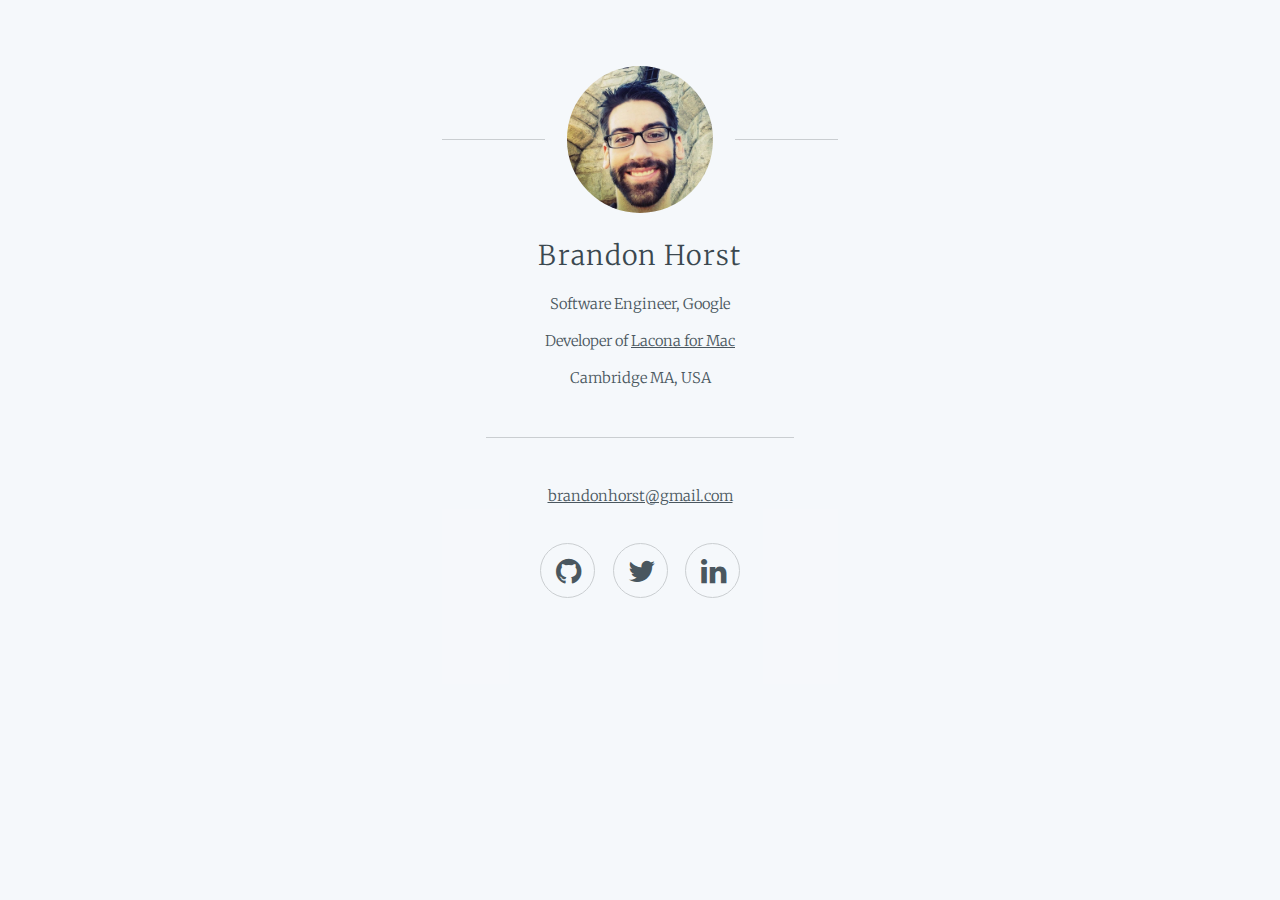
==== commit 0a8a26a9: "cleanup" ====
--- a/index.html
+++ b/index.html
@@ -4,7 +4,7 @@
 <head>
 	<title>Brandon Horst, Software Engineer</title>
 	<meta charset="utf-8" />
-	<meta name="viewport" content="width=device-width, initial-scale=1" />=
+	<meta name="viewport" content="width=device-width, initial-scale=1" />
 	<link rel="stylesheet" href="assets/css/main.css" />
 
 	<link rel="icon" type="image/png" sizes="96x96" href="/images/favicon-96x96.png">
